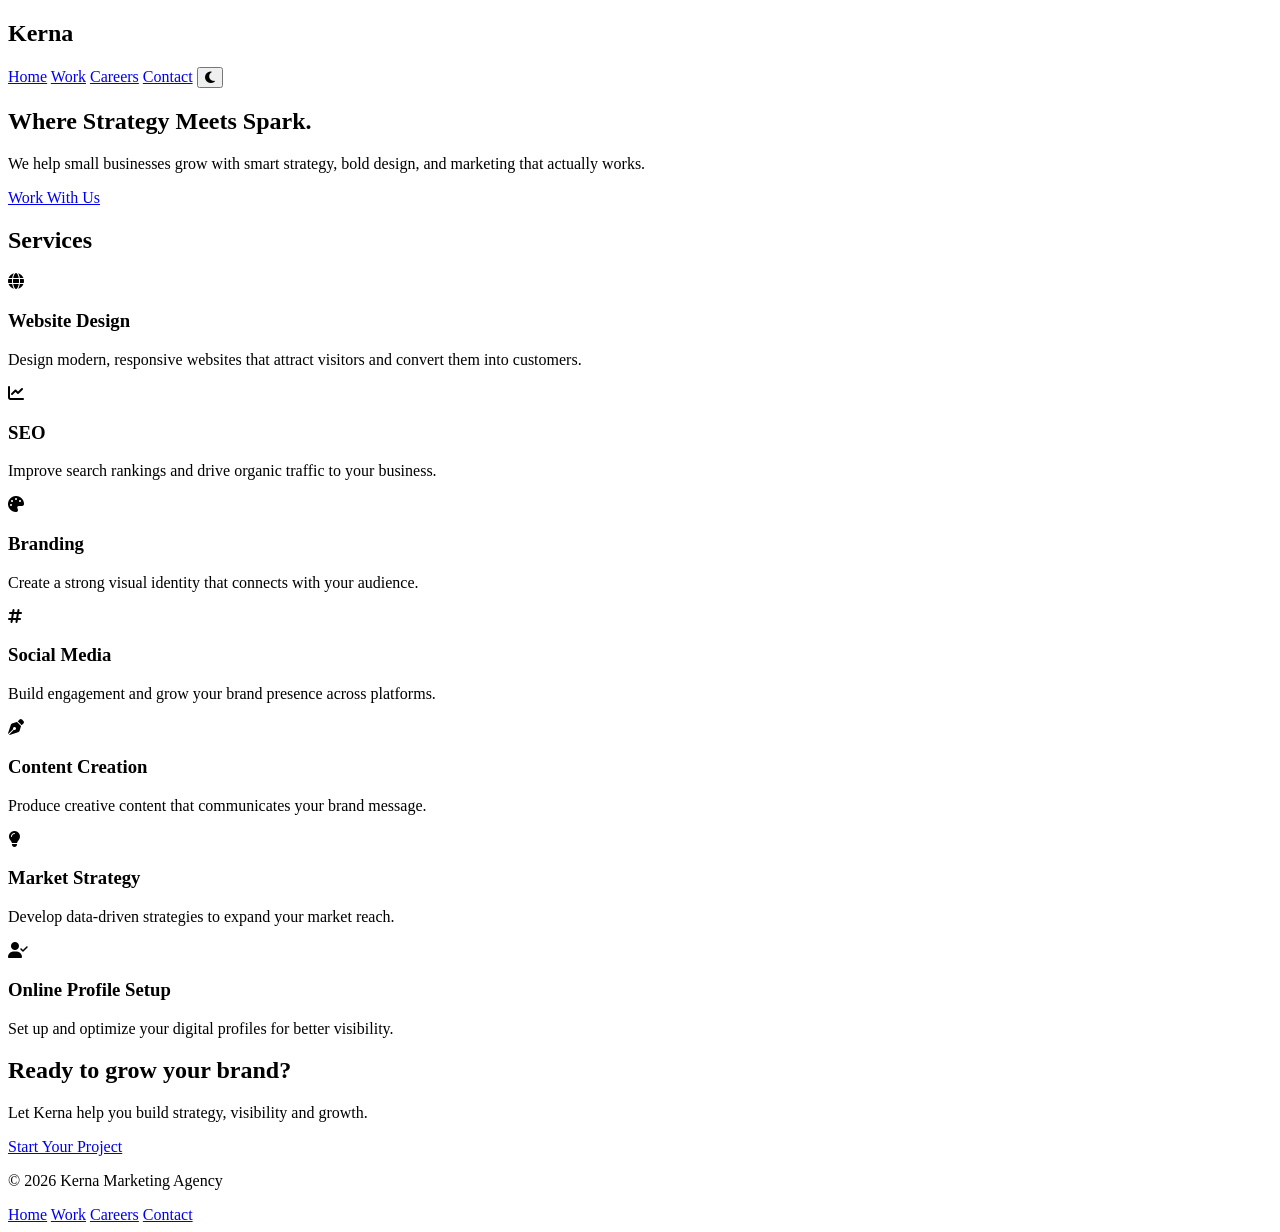
==== index.html @ c5c16e07 "Add files via upload" ====
<!DOCTYPE html>
<html>

<head>
    <meta charset="UTF-8">
    <meta name="viewport" content="width=device-width, initial-scale=1">
    <title>Kerna</title>
    <link rel="stylesheet" href="css/style.css">
    <link rel="stylesheet" href="https://cdnjs.cloudflare.com/ajax/libs/font-awesome/6.5.0/css/all.min.css">
    <link href="https://fonts.googleapis.com/css2?family=Inter:wght@400;500;600;700&display=swap" rel="stylesheet">
    <script defer src="js/theme.js"></script>
</head>

<body>

    <header>
        <div class="container nav">
            <h2>Kerna</h2>
            <nav>
                <a href="index.html" class="active">Home</a>
                <a href="work.html">Work</a>
                <a href="careers.html">Careers</a>
                <a href="contact.html">Contact</a>
                <button id="themeToggle"><i class="fa-solid fa-moon"></i></button>
            </nav>
        </div>
    </header>

    <section class="hero">
        <div class="container">
            <h1>Where Strategy Meets Spark.</h1>
            <p>We help small businesses grow with smart strategy, bold design, and marketing that
                actually works.</p>
            <a class="btn" href="contact.html">Work With Us</a>
        </div>
    </section>

    <section class="section container">
        <h2>Services</h2>
        <div class="grid">

            <div class="card">
                <i class="fa-solid fa-globe"></i>
                <h3>Website Design</h3>
                <p>Design modern, responsive websites that attract visitors and convert them into customers.</p>
            </div>

            <div class="card">
                <i class="fa-solid fa-chart-line"></i>
                <h3>SEO</h3>
                <p>Improve search rankings and drive organic traffic to your business.</p>
            </div>

            <div class="card">
                <i class="fa-solid fa-palette"></i>
                <h3>Branding</h3>
                <p>Create a strong visual identity that connects with your audience.</p>
            </div>

            <div class="card">
                <i class="fa-solid fa-hashtag"></i>
                <h3>Social Media</h3>
                <p>Build engagement and grow your brand presence across platforms.</p>
            </div>

            <div class="card">
                <i class="fa-solid fa-pen-nib"></i>
                <h3>Content Creation</h3>
                <p>Produce creative content that communicates your brand message.</p>
            </div>

            <div class="card">
                <i class="fa-solid fa-lightbulb"></i>
                <h3>Market Strategy</h3>
                <p>Develop data-driven strategies to expand your market reach.</p>
            </div>

            <div class="card">
                <i class="fa-solid fa-user-check"></i>
                <h3>Online Profile Setup</h3>
                <p>Set up and optimize your digital profiles for better visibility.</p>
            </div>
        </div>
    </section>

    <section class="cta">
        <div class="container">

            <h2>Ready to grow your brand?</h2>
            <p>Let Kerna help you build strategy, visibility and growth.</p>

            <a class="btn" href="contact.html">Start Your Project</a>

        </div>
    </section>

    <footer>
        <div class="container">

            <p>© 2026 Kerna Marketing Agency</p>

            <div class="footer-nav">
                <a href="index.html">Home</a>
                <a href="work.html">Work</a>
                <a href="careers.html">Careers</a>
                <a href="contact.html">Contact</a>
            </div>

        </div>
    </footer>

</body>

</html>
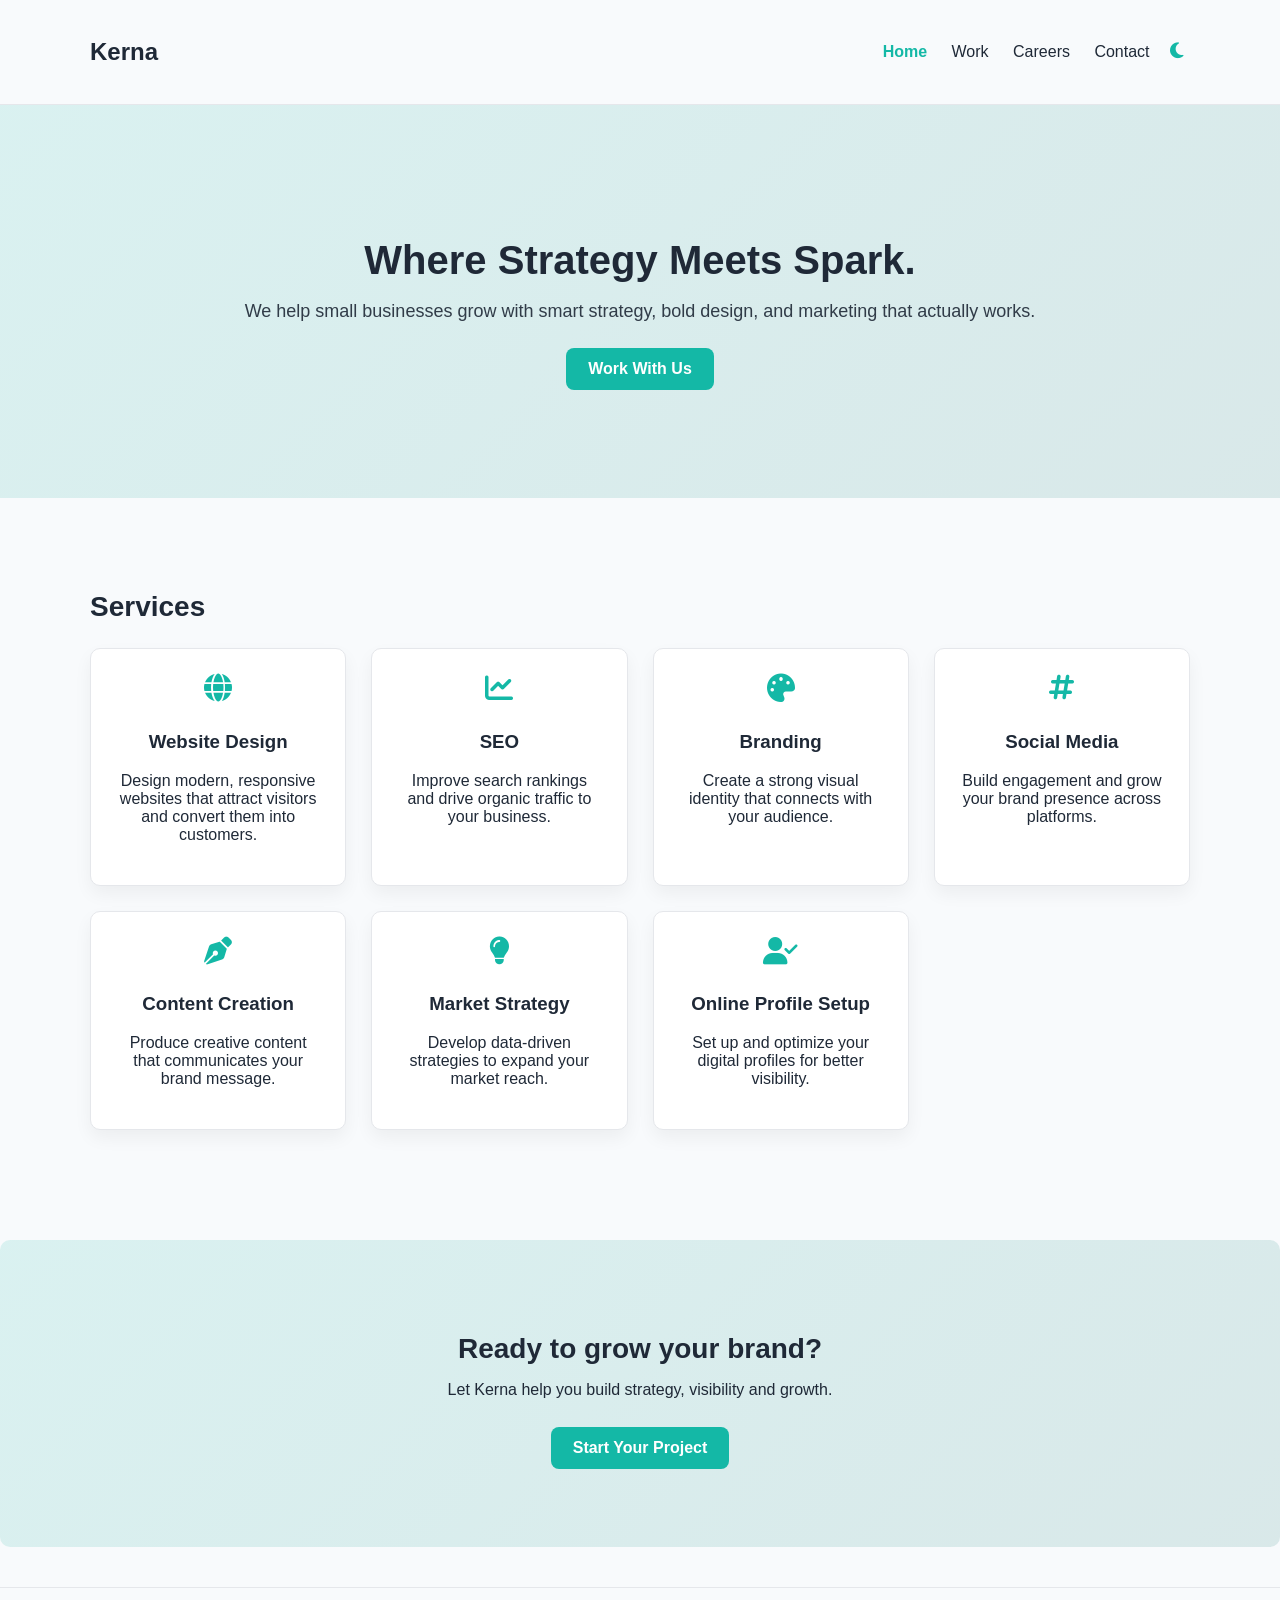
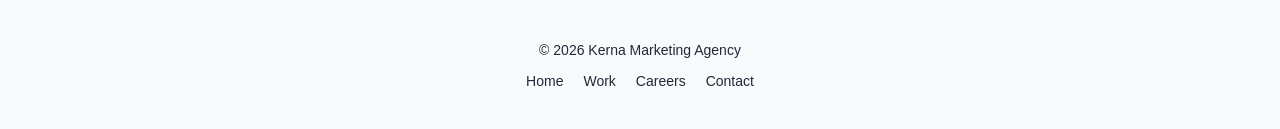
==== commit 163cd143: "Fix stylesheet link path in index.html" ====
--- a/index.html
+++ b/index.html
@@ -5,10 +5,10 @@
     <meta charset="UTF-8">
     <meta name="viewport" content="width=device-width, initial-scale=1">
     <title>Kerna</title>
-    <link rel="stylesheet" href="css/style.css">
+    <link rel="stylesheet" href="style.css">
     <link rel="stylesheet" href="https://cdnjs.cloudflare.com/ajax/libs/font-awesome/6.5.0/css/all.min.css">
     <link href="https://fonts.googleapis.com/css2?family=Inter:wght@400;500;600;700&display=swap" rel="stylesheet">
-    <script defer src="js/theme.js"></script>
+    <script defer src="theme.js"></script>
 </head>
 
 <body>
@@ -111,4 +111,4 @@
 
 </body>
 
-</html>+</html>
--- a/style.css
+++ b/style.css
@@ -0,0 +1,283 @@
+:root {
+    --bg: #f8fafc;
+    --text: #1f2937;
+    --accent: #14b8a6;
+    --accent-dark: #0f766e;
+    --card: #ffffff;
+    --border: #e5e7eb;
+}
+
+[data-theme="dark"] {
+    --bg: #0f172a;
+    --text: #f9fafb;
+    --card: #1f2937;
+    --border: #334155;
+}
+
+body {
+    margin: 0;
+    font-family: 'Inter', sans-serif;
+    background: var(--bg);
+    color: var(--text);
+}
+
+.container {
+    width: 90%;
+    max-width: 1100px;
+    margin: auto;
+}
+
+header {
+    border-bottom: 1px solid var(--border);
+}
+
+.nav {
+    display: flex;
+    justify-content: space-between;
+    align-items: center;
+    padding: 18px 0;
+}
+
+nav a {
+    margin: 0 10px;
+    text-decoration: none;
+    color: var(--text);
+    font-weight: 500;
+    transition: 0.3s;
+}
+
+nav a:hover {
+    color: var(--accent);
+}
+
+nav a.active {
+    color: var(--accent);
+    font-weight: 600;
+}
+
+.hero {
+    padding: 100px 0;
+    text-align: center;
+    background: linear-gradient(135deg, #14b8a622, #0f766e22);
+}
+
+.hero h1 {
+    font-size: 40px;
+    margin-bottom: 10px;
+}
+
+.hero p {
+    font-size: 18px;
+    opacity: .9;
+}
+
+.btn {
+    background: var(--accent);
+    padding: 12px 22px;
+    border-radius: 8px;
+    color: white;
+    text-decoration: none;
+    margin: 8px;
+    display: inline-block;
+    font-weight: 600;
+    transition: 0.3s;
+}
+
+.btn:hover {
+    background: var(--accent-dark);
+    transform: translateY(-2px);
+}
+
+.section {
+    padding: 70px 0;
+}
+
+.section h2 {
+    margin-bottom: 10px;
+    font-size: 28px;
+}
+
+.grid {
+    display: grid;
+    grid-template-columns: repeat(auto-fit, minmax(220px, 1fr));
+    gap: 25px;
+    margin-top: 25px;
+}
+
+.card {
+    background: var(--card);
+    padding: 25px;
+    border-radius: 10px;
+    text-align: center;
+    border: 1px solid var(--border);
+    box-shadow: 0 8px 18px rgba(0, 0, 0, 0.05);
+    transition: all 0.3s ease;
+    position: relative;
+    overflow: hidden;
+}
+
+.card i {
+    font-size: 28px;
+    color: var(--accent);
+    margin-bottom: 10px;
+    transition: 0.3s;
+}
+
+.card:hover {
+    transform: translateY(-8px);
+    box-shadow: 0 18px 35px rgba(0, 0, 0, 0.12);
+    border-color: var(--accent);
+}
+
+.card:hover i {
+    transform: scale(1.1);
+    color: var(--accent-dark);
+}
+
+footer {
+    text-align: center;
+    padding: 40px 0;
+    border-top: 1px solid var(--border);
+    margin-top: 40px;
+    font-size: 14px;
+}
+
+.footer-nav {
+    margin-top: 15px;
+    display: flex;
+    justify-content: center;
+    gap: 20px;
+    flex-wrap: wrap;
+}
+
+.footer-nav a {
+    text-decoration: none;
+    color: var(--text);
+    font-size: 14px;
+    font-weight: 500;
+    transition: 0.3s;
+}
+
+.footer-nav a:hover {
+    color: var(--accent);
+}
+
+#themeToggle {
+    border: none;
+    background: none;
+    font-size: 18px;
+    cursor: pointer;
+}
+
+i {
+    color: #14b8a6;
+}
+
+[data-theme="dark"] i {
+    color: #facc15;
+}
+
+.contact-grid {
+    display: grid;
+    grid-template-columns: 1fr 1fr;
+    gap: 40px;
+    margin-top: 30px;
+}
+
+.contact-info p {
+    margin: 10px 0;
+    font-size: 16px;
+}
+
+.contact-info i {
+    margin-right: 10px;
+    color: #14b8a6;
+}
+
+.contact-form form {
+    display: flex;
+    flex-direction: column;
+    gap: 15px;
+}
+
+.contact-form input,
+.contact-form select,
+.contact-form textarea {
+    padding: 12px;
+    border-radius: 6px;
+    border: 1px solid #ccc;
+    font-family: inherit;
+    background: var(--card);
+    color: var(--text);
+    transition: 0.2s;
+}
+
+.contact-form input:focus,
+.contact-form select:focus,
+.contact-form textarea:focus {
+    outline: none;
+    border-color: var(--accent);
+    box-shadow: 0 0 0 2px rgba(20, 184, 166, 0.2);
+}
+
+#applyForm label {
+    font-size: 14px;
+    font-weight: 600;
+    margin-bottom: 5px;
+}
+.contact-form textarea {
+    height: 120px;
+    resize: none;
+}
+iframe {
+    width: 100%;
+    height: 420px;
+    border: 0;
+    margin-top: 20px;
+    border-radius: 10px;
+    box-shadow: 0 10px 25px rgba(0, 0, 0, 0.08);
+}
+
+@media (max-width:768px) {
+
+    .contact-grid {
+        grid-template-columns: 1fr;
+    }
+
+    .hero h1 {
+        font-size: 30px;
+    }
+
+}
+
+[data-theme="dark"] .contact-form input,
+[data-theme="dark"] .contact-form select,
+[data-theme="dark"] .contact-form textarea {
+    background: #1f2937;
+    color: #ffffff;
+    border: 1px solid #374151;
+}
+
+[data-theme="dark"] .contact-form input::placeholder,
+[data-theme="dark"] .contact-form textarea::placeholder {
+    color: #d1d5db;
+}
+
+.cta {
+    text-align: center;
+    padding: 70px 0;
+    background: linear-gradient(135deg, #14b8a622, #0f766e22);
+    border-radius: 10px;
+    margin: 40px 0;
+}
+
+.cta h2 {
+    margin-bottom: 10px;
+    font-size: 28px;
+}
+
+.cta p {
+    margin-bottom: 20px;
+    font-size: 16px;
+    color: var(--text);
+}
